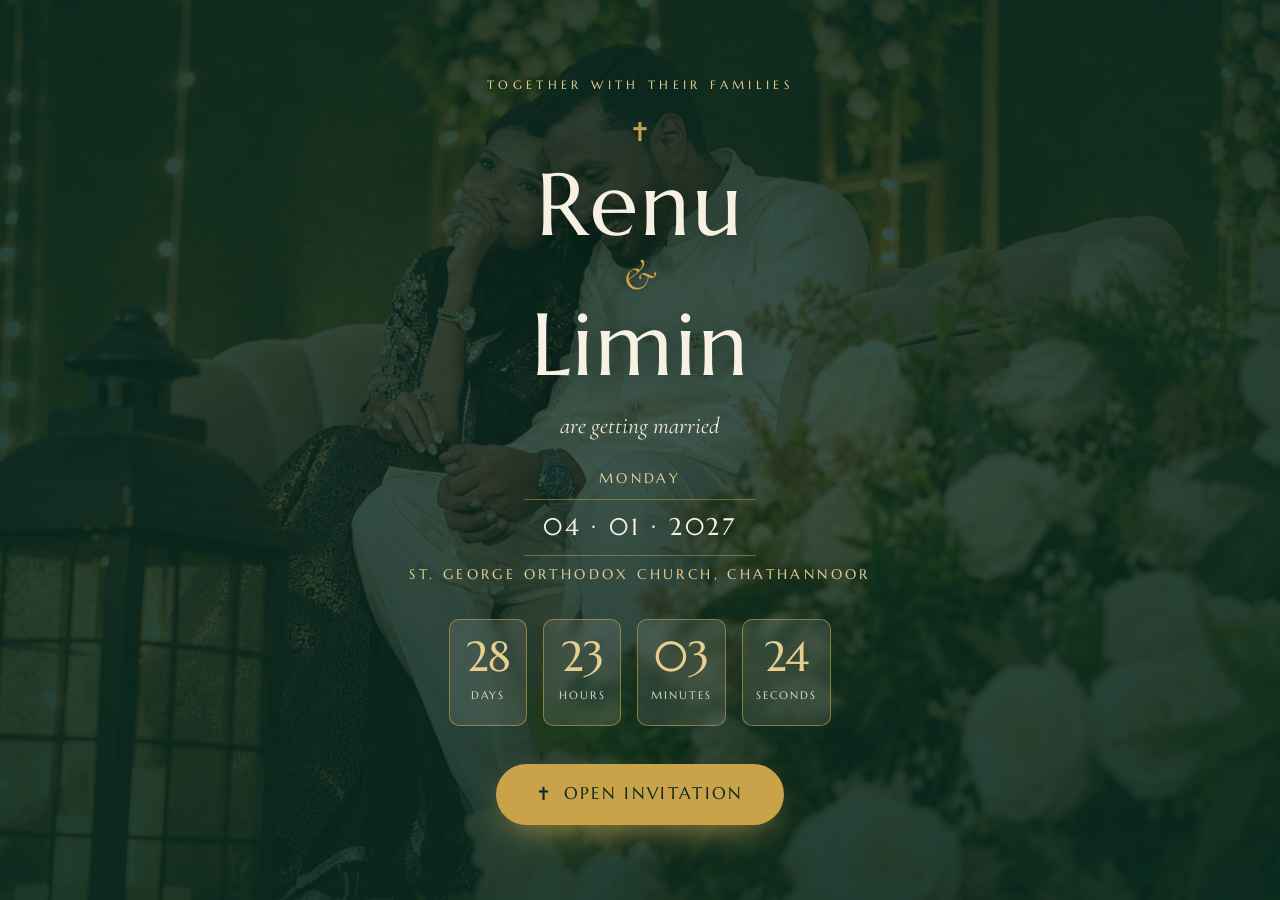
==== reenuandlimin/index.html @ 37173b5f "Add reenuandlimin Vercel deploy folder and site .gitignore" ====
<!DOCTYPE html>
<html lang="en">
<head>
  <meta charset="UTF-8" />
  <meta name="viewport" content="width=device-width, initial-scale=1.0" />
  <title>Renu &amp; Limin — Wedding Invitation · 04 Jan 2027</title>
  <meta name="description" content="With joy we invite you to the wedding of Renu Elizabeth Kuruvilla &amp; Limin Thomas. St. George Orthodox Church, Chathannoor (Valiyapally). Monday, 4 January 2027, 11 AM." />

  <!-- Social share preview -->
  <meta property="og:title" content="Renu &amp; Limin's Wedding — 4 January 2027" />
  <meta property="og:description" content="St. George Orthodox Church, Chathannoor (Valiyapally) · Monday, 4 January 2027 · 11 AM" />
  <meta property="og:image" content="images/hero.png" />
  <meta property="og:type" content="website" />

  <link rel="preconnect" href="https://fonts.googleapis.com" />
  <link rel="preconnect" href="https://fonts.gstatic.com" crossorigin />
  <link href="https://fonts.googleapis.com/css2?family=Cormorant+Garamond:ital,wght@0,400;0,500;0,600;1,400&family=Marcellus&family=Cormorant+SC:wght@500;600&display=swap" rel="stylesheet" />
  <link rel="stylesheet" href="styles.css" />
</head>
<body>

  <!-- ============ OPENING / COVER ============ -->
  <main class="cover">
    <div class="hero__bg" style="background-image:url('images/hero.png')"></div>
    <div class="hero__overlay"></div>

    <div class="cover__content">
      <p class="hero__eyebrow">Together with their families</p>
      <div class="hero__cross">&#10013;</div>
      <h1 class="hero__names">
        <span>Renu</span>
        <span class="hero__amp">&amp;</span>
        <span>Limin</span>
      </h1>
      <p class="hero__tag">are getting married</p>

      <div class="hero__date">
        <span>Monday</span>
        <span class="hero__date-main">04 &middot; 01 &middot; 2027</span>
        <span>St. George Orthodox Church, Chathannoor</span>
      </div>

      <!-- Countdown -->
      <div class="cover__count">
        <div class="count__grid" id="countdown">
          <div class="count__box"><span class="count__num" id="cd-days">--</span><span class="count__label">Days</span></div>
          <div class="count__box"><span class="count__num" id="cd-hours">--</span><span class="count__label">Hours</span></div>
          <div class="count__box"><span class="count__num" id="cd-mins">--</span><span class="count__label">Minutes</span></div>
          <div class="count__box"><span class="count__num" id="cd-secs">--</span><span class="count__label">Seconds</span></div>
        </div>
        <p class="count__done count__done--light" id="cd-done" hidden>Today is the day. Praise God! &#10013;</p>
      </div>

      <!-- Button that opens the full invitation -->
      <a href="invitation.html" class="cover__btn">
        <span class="cover__btn-cross">&#10013;</span>
        Open Invitation
      </a>
    </div>
  </main>

  <script src="script.js"></script>
</body>
</html>
---- reenuandlimin/styles.css ----
/* =========================================================
   Renu's Wedding — Emerald & Gold
   ========================================================= */
:root{
  --emerald:#0d3b2e;
  --emerald-deep:#082a20;
  --emerald-soft:#15503e;
  --gold:#c9a24a;
  --gold-light:#e7cf90;
  --ivory:#f7f1e3;
  --cream:#fbf7ef;
  --ink:#24201a;
  --serif:'Cormorant Garamond', Georgia, serif;
  --display:'Marcellus', 'Cormorant SC', serif;
}

*{box-sizing:border-box;margin:0;padding:0}
html{scroll-behavior:smooth}
body{
  font-family:var(--serif);
  color:var(--ink);
  background:var(--ivory);
  font-size:19px;
  line-height:1.65;
  -webkit-font-smoothing:antialiased;
}
img{display:block;max-width:100%;height:auto}

/* ---------- shared ---------- */
.section__title{
  font-family:var(--display);
  font-size:clamp(1.8rem,5vw,2.9rem);
  text-align:center;
  color:var(--emerald);
  letter-spacing:.04em;
  margin-bottom:1.6rem;
  position:relative;
}
.section__title::after{
  content:"";
  display:block;
  width:70px;height:2px;
  background:var(--gold);
  margin:1rem auto 0;
}
.verse__rule{ text-align:center; color:var(--gold); margin-bottom:1rem; }
.verse__rule span{
  display:inline-block;
  font-size:1.5rem;
  position:relative;
}
.verse__rule span::before,
.verse__rule span::after{
  content:"";
  position:absolute; top:50%;
  width:60px;height:1px;
  background:linear-gradient(90deg,transparent,var(--gold));
}
.verse__rule span::before{ right:135%; transform:scaleX(-1); }
.verse__rule span::after{ left:135%; }

.btn{
  display:inline-block;
  margin-top:1.1rem;
  padding:.7em 1.6em;
  background:var(--emerald);
  color:var(--gold-light);
  font-family:var(--display);
  font-size:.95rem;
  letter-spacing:.08em;
  text-transform:uppercase;
  text-decoration:none;
  border:1px solid var(--gold);
  border-radius:40px;
  transition:all .25s ease;
}
.btn:hover{ background:var(--gold); color:var(--emerald-deep); }
.btn--ghost{ background:transparent; color:var(--emerald); }
.btn--ghost:hover{ background:var(--emerald); color:var(--gold-light); }

/* ---------- hero ---------- */
.hero{
  position:relative;
  min-height:100vh;
  display:flex;
  align-items:center;
  justify-content:center;
  text-align:center;
  overflow:hidden;
}
.hero__bg{
  position:absolute; inset:0;
  background-size:cover;
  background-position:center 30%;
  transform:scale(1.05);
  animation:slowzoom 18s ease-in-out infinite alternate;
}
@keyframes slowzoom{ to{ transform:scale(1.15) } }
.hero__overlay{
  position:absolute; inset:0;
  background:
    radial-gradient(ellipse at center, rgba(8,42,32,.45) 0%, rgba(8,42,32,.78) 100%),
    linear-gradient(to bottom, rgba(8,42,32,.55), rgba(8,42,32,.65));
}
.hero__content{
  position:relative;
  color:var(--ivory);
  padding:2rem 1.2rem;
  max-width:760px;
}
.hero__eyebrow{
  font-family:var(--display);
  letter-spacing:.35em;
  text-transform:uppercase;
  font-size:.78rem;
  color:var(--gold-light);
  margin-bottom:1rem;
}
.hero__cross{ color:var(--gold); font-size:1.6rem; margin-bottom:.4rem; }
.hero__names{
  font-family:var(--display);
  font-weight:400;
  font-size:clamp(3rem,13vw,7rem);
  line-height:1;
  letter-spacing:.02em;
  text-shadow:0 2px 30px rgba(0,0,0,.4);
}
.hero__names span{ display:block; }
.hero__amp{
  color:var(--gold);
  font-family:var(--serif);
  font-style:italic;
  font-size:.5em;
  margin:.1em 0;
}
.hero__tag{
  font-style:italic;
  font-size:clamp(1.05rem,3.5vw,1.45rem);
  margin:1.4rem auto .2rem;
  max-width:28ch;
  color:#f3ead6;
}
.hero__date{
  margin-top:2rem;
  display:flex;
  flex-direction:column;
  gap:.2rem;
  font-family:var(--display);
  letter-spacing:.25em;
  text-transform:uppercase;
  font-size:.85rem;
  color:var(--gold-light);
}
.hero__date-main{
  font-size:1.5rem;
  letter-spacing:.12em;
  color:var(--ivory);
  padding:.5rem 0;
  border-top:1px solid rgba(201,162,74,.5);
  border-bottom:1px solid rgba(201,162,74,.5);
  margin:.3rem auto;
  width:fit-content;
  padding-left:1.2rem;padding-right:1.2rem;
}
.hero__scroll{
  display:inline-block;
  margin-top:2.4rem;
  color:var(--gold-light);
  font-size:2rem;
  text-decoration:none;
  animation:bob 2s ease-in-out infinite;
}
@keyframes bob{ 50%{ transform:translateY(8px) } }

/* ---------- cover / opening page ---------- */
.cover{
  position:relative;
  height:100vh;
  height:100dvh;           /* exact screen height on mobile (handles browser bars) */
  display:flex;
  align-items:center;
  justify-content:center;
  text-align:center;
  overflow:hidden;         /* no scrolling on the opening screen */
}
.cover__content{
  position:relative;
  color:var(--ivory);
  padding:clamp(1rem,4vh,2.5rem) 1.2rem;
  max-width:760px;
  max-height:100dvh;
  animation:fadeUp 1.2s ease both;
}
.cover .hero__names{ font-size:clamp(2.6rem,11vw,5.5rem); }
.cover .hero__tag{ margin-top:clamp(.5rem,2vh,1.4rem); }
.cover .hero__date{ margin-top:clamp(.8rem,2.5vh,2rem); }
.cover__count{ margin-top:clamp(.9rem,2.5vh,2rem); }
@keyframes fadeUp{ from{ opacity:0; transform:translateY(24px) } to{ opacity:1; transform:none } }
.cover__count{ margin-top:2rem; }
.cover__count .count__box{
  background:rgba(255,255,255,.1);
  border:1px solid rgba(201,162,74,.6);
  backdrop-filter:blur(4px);
  box-shadow:none;
  min-width:78px;
  padding:1rem .8rem;
}
.cover__count .count__num{ color:var(--gold-light); }
.cover__count .count__label{ color:var(--ivory); opacity:.85; }
.count__done--light{ color:var(--gold-light); }

.cover__btn{
  display:inline-flex;
  align-items:center;
  gap:.6em;
  margin-top:2.4rem;
  padding:.9em 2.4em;
  background:var(--gold);
  color:var(--emerald-deep);
  font-family:var(--display);
  font-size:1.05rem;
  letter-spacing:.14em;
  text-transform:uppercase;
  text-decoration:none;
  border-radius:44px;
  box-shadow:0 14px 34px -12px rgba(201,162,74,.8);
  transition:transform .25s ease, box-shadow .25s ease, background .25s ease;
  animation:pulseGlow 2.6s ease-in-out infinite;
}
.cover__btn:hover{
  transform:translateY(-3px);
  background:var(--gold-light);
  box-shadow:0 20px 44px -12px rgba(201,162,74,.95);
}
.cover__btn-cross{ font-size:1.1em; }
@keyframes pulseGlow{
  0%,100%{ box-shadow:0 14px 34px -12px rgba(201,162,74,.6) }
  50%{ box-shadow:0 14px 40px -8px rgba(201,162,74,1) }
}

/* ---------- verse ---------- */
.verse{
  background:var(--emerald);
  color:var(--ivory);
  text-align:center;
  padding:5rem 1.5rem;
}
.verse__text{
  font-family:var(--serif);
  font-style:italic;
  font-size:clamp(1.5rem,5vw,2.4rem);
  line-height:1.5;
  max-width:24ch;
  margin:0 auto;
}
.verse__cite{
  display:block;
  margin-top:1.4rem;
  font-family:var(--display);
  letter-spacing:.25em;
  text-transform:uppercase;
  font-size:.8rem;
  color:var(--gold-light);
}

/* ---------- countdown ---------- */
.count{ padding:4.5rem 1.5rem; text-align:center; }
.count__grid{
  display:flex;
  justify-content:center;
  gap:1rem;
  flex-wrap:wrap;
  margin-top:1rem;
}
.count__box{
  min-width:92px;
  padding:1.3rem 1rem;
  background:#fff;
  border:1px solid rgba(201,162,74,.4);
  border-radius:10px;
  box-shadow:0 10px 30px -18px rgba(13,59,46,.5);
}
.count__num{
  display:block;
  font-family:var(--display);
  font-size:2.6rem;
  color:var(--emerald);
  line-height:1;
}
.count__label{
  font-family:var(--display);
  letter-spacing:.18em;
  text-transform:uppercase;
  font-size:.7rem;
  color:var(--gold);
}
.count__done{
  font-size:1.6rem; font-style:italic; color:var(--emerald); margin-top:1rem;
}

/* ---------- story ---------- */
.story{ padding:5rem 1.5rem; max-width:1100px; margin:0 auto; }
.story__grid{
  display:grid;
  grid-template-columns:1fr 1.3fr 1fr;
  gap:1.8rem;
  align-items:center;
}
.story__card{
  border-radius:12px;
  overflow:hidden;
  box-shadow:0 18px 40px -22px rgba(13,59,46,.65);
  border:4px solid #fff;
  outline:1px solid rgba(201,162,74,.5);
}
.story__card img{ aspect-ratio:3/4; object-fit:cover; width:100%; }
.story__text{ text-align:center; padding:1rem; }
.story__lead{
  font-family:var(--display);
  font-size:1.4rem;
  color:var(--emerald);
  margin-bottom:1rem;
}

/* ---------- family ---------- */
.family{
  background:
    linear-gradient(rgba(247,241,227,.92),rgba(247,241,227,.92)),
    radial-gradient(circle at 20% 20%, rgba(201,162,74,.12), transparent 60%);
  padding:5rem 1.5rem;
}
.family__inner{
  max-width:680px;
  margin:0 auto;
  text-align:center;
  background:#fff;
  padding:3rem 2rem;
  border:1px solid rgba(201,162,74,.45);
  border-radius:14px;
  box-shadow:0 24px 60px -34px rgba(13,59,46,.6);
}
.family__two{
  display:grid;
  grid-template-columns:1fr auto 1fr;
  gap:1.5rem;
  align-items:start;
  margin-top:1.5rem;
}
.family__side{ text-align:center; }
.family__role{
  font-family:var(--display);
  letter-spacing:.25em; text-transform:uppercase;
  font-size:.72rem; color:var(--gold);
  margin-bottom:.5rem;
}
.family__name{
  font-family:var(--display);
  font-size:1.45rem; color:var(--emerald); line-height:1.2;
  margin-bottom:.5rem;
}
.family__house{
  font-style:italic; color:var(--ink); opacity:.85;
  font-size:.98rem; margin-bottom:1.2rem; line-height:1.4;
}
.family__divider{
  align-self:stretch;
  display:flex; align-items:center; justify-content:center;
  color:var(--gold);
}
.family__divider span{
  display:block; font-size:1.3rem;
  padding:.4rem 0;
  border-left:1px solid rgba(201,162,74,.5);
  padding-left:1.2rem; padding-right:0;
  height:100%;
  display:flex; align-items:center;
}
.family__of,.family__by{
  font-family:var(--display);
  letter-spacing:.2em; text-transform:uppercase;
  font-size:.68rem; color:var(--gold);
  margin-bottom:.3rem;
}
.family__by{ margin-top:1.2rem; }
.family__parents,.family__rel{
  font-family:var(--display);
  font-size:1.2rem; color:var(--emerald);
}
.family__parents{ display:flex; flex-direction:column; align-items:center; }
.family__and{ color:var(--gold); font-size:.9rem; margin:.1rem 0; }
.family__late{ font-variant:small-caps; }
.family__niece{ font-style:italic; color:var(--gold); font-size:.95rem; margin-top:.3rem; }
.family__note{
  margin-top:2.2rem; font-style:italic; color:var(--ink); font-size:1.05rem;
  text-align:center;
}

@media (max-width:640px){
  .family__two{ grid-template-columns:1fr; gap:0; }
  .family__divider{ padding:1.6rem 0; }
  .family__divider span{
    border-left:none; border-top:1px solid rgba(201,162,74,.5);
    width:60px; padding:1rem 0 0; height:auto;
  }
}

/* ---------- details ---------- */
.details{ padding:5rem 1.5rem; text-align:center; }
.details__grid{
  display:flex; flex-wrap:wrap; justify-content:center; gap:1.5rem;
  max-width:820px; margin:0 auto;
}
.details__card{
  flex:1 1 300px;
  background:#fff;
  border:1px solid rgba(201,162,74,.4);
  border-radius:14px;
  padding:2.4rem 1.8rem;
  box-shadow:0 18px 44px -28px rgba(13,59,46,.55);
}
.details__icon{ font-size:2.2rem; margin-bottom:.4rem; }
.details__card h3{
  font-family:var(--display); color:var(--gold);
  letter-spacing:.2em; text-transform:uppercase; font-size:.85rem; margin-bottom:.6rem;
}
.details__card p{ color:var(--emerald); font-size:1.2rem; }

/* ---------- gallery ---------- */
.gallery{ padding:5rem 1.5rem; max-width:1100px; margin:0 auto; }
.gallery__grid{
  display:grid;
  grid-template-columns:repeat(auto-fit,minmax(240px,1fr));
  gap:1.2rem;
}
.gallery__grid img{
  width:100%; aspect-ratio:4/5; object-fit:cover;
  border-radius:12px;
  border:4px solid #fff;
  outline:1px solid rgba(201,162,74,.5);
  box-shadow:0 18px 40px -24px rgba(13,59,46,.6);
  transition:transform .3s ease;
}
.gallery__grid img:hover{ transform:translateY(-6px); }

/* ---------- rsvp & wishes ---------- */
.rsvp{
  background:
    linear-gradient(rgba(13,59,46,.96),rgba(8,42,32,.97)),
    radial-gradient(circle at 80% 10%, rgba(201,162,74,.18), transparent 55%);
  padding:5rem 1.5rem;
  color:var(--ivory);
}
.rsvp__inner{ max-width:620px; margin:0 auto; text-align:center; }
.rsvp .section__title{ color:var(--gold-light); }
.rsvp .section__title::after{ background:var(--gold); }
.rsvp .verse__rule{ color:var(--gold); }
.rsvp__sub{ color:#e7dcc2; font-style:italic; margin-bottom:2rem; }
.rsvp__form{ text-align:left; }
.rsvp__field{
  display:block;
  margin-bottom:1.1rem;
  font-family:var(--display);
  letter-spacing:.1em; text-transform:uppercase;
  font-size:.74rem; color:var(--gold-light);
}
.rsvp__field span{ text-transform:none; letter-spacing:0; opacity:.7; font-style:italic; }
.rsvp__field input,
.rsvp__field select,
.rsvp__field textarea{
  display:block;
  width:100%;
  margin-top:.45rem;
  padding:.8em .9em;
  font-family:var(--serif);
  font-size:1.05rem;
  color:var(--ink);
  background:#fbf7ef;
  border:1px solid rgba(201,162,74,.6);
  border-radius:8px;
  letter-spacing:0; text-transform:none;
}
.rsvp__field textarea{ resize:vertical; }
.rsvp__field input:focus,
.rsvp__field select:focus,
.rsvp__field textarea:focus{
  outline:none;
  border-color:var(--gold);
  box-shadow:0 0 0 3px rgba(201,162,74,.3);
}
.rsvp__grid{ display:grid; grid-template-columns:1fr 1fr; gap:1rem; }
.rsvp__btn{
  width:100%;
  margin-top:1rem;
  background:var(--gold);
  color:var(--emerald-deep);
  border-color:var(--gold);
  cursor:pointer;
}
.rsvp__btn:hover{ background:var(--gold-light); color:var(--emerald-deep); }
.rsvp__hp{ display:none; }
.rsvp__thanks{
  font-family:var(--display);
  font-size:1.4rem; color:var(--gold-light);
  margin-top:1rem;
}
@media (max-width:480px){
  .rsvp__grid{ grid-template-columns:1fr; gap:0; }
}

/* ---------- footer ---------- */
.footer{
  background:var(--emerald-deep);
  color:var(--ivory);
  text-align:center;
  padding:4rem 1.5rem 3rem;
}
.footer__names{
  font-family:var(--display);
  font-size:2.2rem; margin:.4rem 0; letter-spacing:.05em;
}
.footer__line{
  font-family:var(--display);
  letter-spacing:.22em; text-transform:uppercase; font-size:.8rem; color:var(--gold-light);
}
.footer__bless{
  margin-top:1.4rem; font-style:italic; color:#cbbf9f; max-width:30ch; margin-inline:auto;
}
.footer__back{ margin-top:2rem; }
.footer__back a{
  color:var(--gold-light); text-decoration:none;
  font-family:var(--display); letter-spacing:.12em; font-size:.85rem;
  border-bottom:1px solid rgba(201,162,74,.4); padding-bottom:2px;
}
.footer__back a:hover{ color:#fff; }

/* ---------- cover: fit short screens ---------- */
@media (max-height:760px){
  .cover__content{ padding:1rem 1.1rem; }
  .cover .hero__eyebrow{ font-size:.7rem; margin-bottom:.5rem; }
  .cover .hero__cross{ font-size:1.2rem; margin-bottom:.2rem; }
  .cover .hero__names{ font-size:clamp(2.3rem,9vw,4rem); }
  .cover .hero__tag{ font-size:1rem; }
  .cover .hero__date-main{ font-size:1.2rem; padding:.3rem 1rem; }
  .cover__count .count__box{ min-width:62px; padding:.6rem .5rem; }
  .cover__count .count__num{ font-size:1.7rem; }
  .cover__btn{ margin-top:clamp(.9rem,2.5vh,2rem); padding:.75em 2em; font-size:.98rem; }
}
@media (max-height:600px){
  .cover .hero__eyebrow{ margin-bottom:.3rem; letter-spacing:.2em; }
  .cover .hero__names{ font-size:clamp(2rem,8vw,3rem); }
  .cover .hero__tag{ display:none; }
  .cover__count .count__box{ min-width:54px; padding:.45rem .4rem; }
  .cover__count .count__num{ font-size:1.4rem; }
  .cover__count .count__label{ font-size:.62rem; }
}
/* narrow phones: keep the 4 countdown boxes on one row */
@media (max-width:360px){
  .cover__count .count__grid{ gap:.5rem; }
  .cover__count .count__box{ min-width:0; flex:1 1 0; padding:.5rem .3rem; }
}

/* ---------- scroll reveal ---------- */
.reveal{ opacity:0; transform:translateY(22px); transition:opacity .8s ease, transform .8s ease; }
.reveal--in{ opacity:1; transform:none; }
@media (prefers-reduced-motion:reduce){
  .reveal{ opacity:1; transform:none; transition:none; }
  .hero__bg{ animation:none; }
  .hero__scroll{ animation:none; }
  .cover__btn{ animation:none; }
  .cover__content{ animation:none; }
}

/* ---------- responsive ---------- */
@media (max-width:760px){
  body{ font-size:18px; }
  .story__grid{ grid-template-columns:1fr; }
  .story__card{ max-width:340px; margin:0 auto; }
  .count__box{ min-width:70px; padding:1rem .6rem; }
  .count__num{ font-size:2rem; }
}
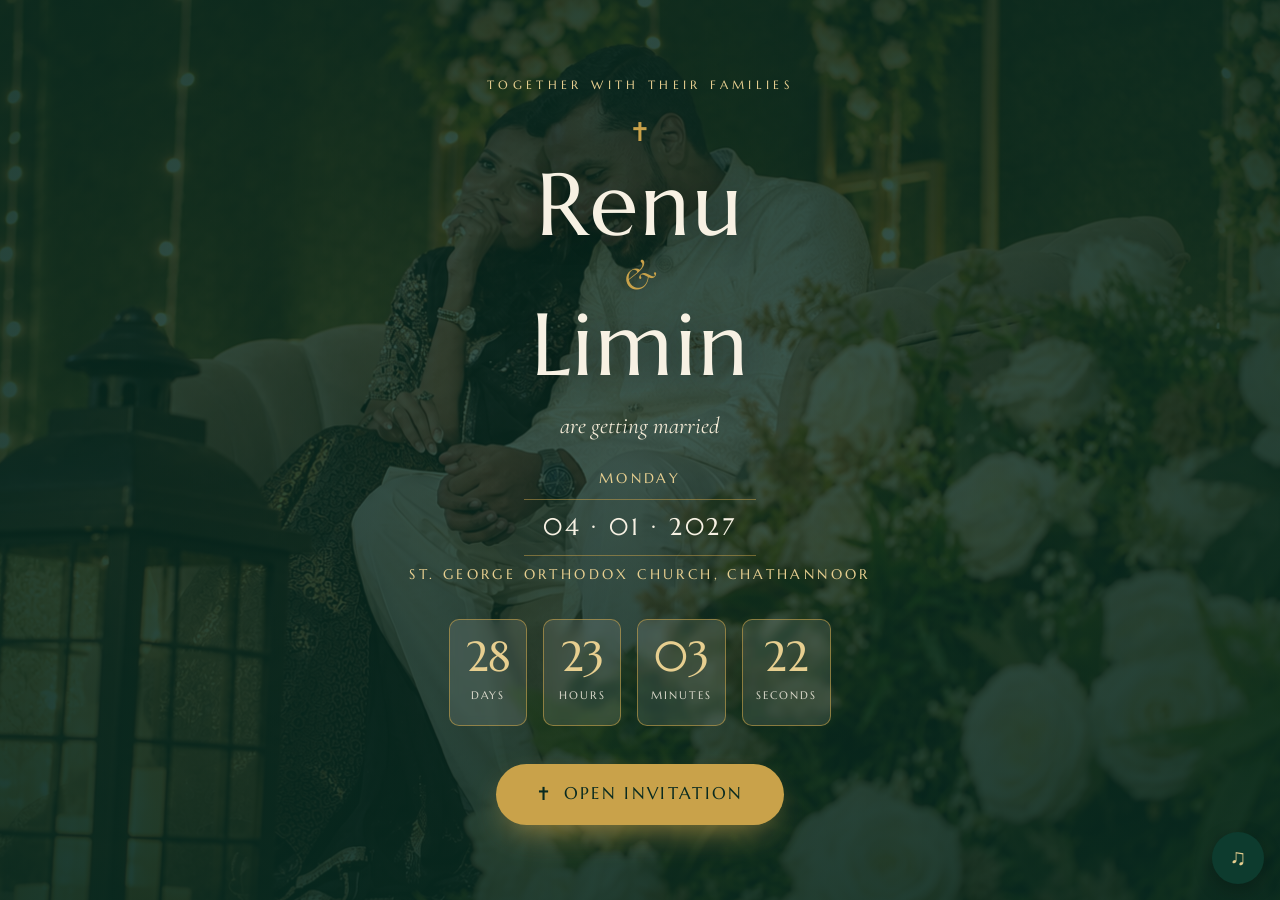
==== commit cc584df3: "Fix cross alignment; add queries contact (Manu Kuruvilla) and music player - Center decorative rule " ====
--- a/reenuandlimin/index.html
+++ b/reenuandlimin/index.html
@@ -59,6 +59,10 @@
     </div>
   </main>
 
+  <!-- Background music -->
+  <audio id="bgMusic" src="music.mp3" loop preload="none"></audio>
+  <button id="musicBtn" class="music-btn" type="button" aria-label="Play music" title="Play music">&#9835;</button>
+
   <script src="script.js"></script>
 </body>
 </html>
--- a/reenuandlimin/styles.css
+++ b/reenuandlimin/styles.css
@@ -47,12 +47,13 @@
 .verse__rule span{
   display:inline-block;
   font-size:1.5rem;
+  line-height:1;
   position:relative;
 }
 .verse__rule span::before,
 .verse__rule span::after{
   content:"";
-  position:absolute; top:50%;
+  position:absolute; top:45%;
   width:60px;height:1px;
   background:linear-gradient(90deg,transparent,var(--gold));
 }
@@ -578,3 +579,48 @@
   .count__box{ min-width:70px; padding:1rem .6rem; }
   .count__num{ font-size:2rem; }
 }
+
+/* ---------- Contact / queries ---------- */
+.contact{ padding:4rem 1.5rem; text-align:center; background:#fbf7ee; }
+.contact .verse__rule{ margin-bottom:1.2rem; }
+.contact__sub{ color:#6b6150; font-style:italic; margin:0 auto 2rem; max-width:34ch; }
+.contact__list{
+  display:flex; flex-wrap:wrap; gap:1rem;
+  justify-content:center; max-width:640px; margin:0 auto;
+}
+.contact__card{
+  display:flex; flex-direction:column; align-items:center; gap:.35rem;
+  min-width:220px; padding:1.3rem 1.6rem;
+  border:1px solid rgba(201,162,74,.4); border-radius:14px;
+  background:#fff;
+}
+.contact__name{
+  font-family:var(--display); font-size:1.15rem; color:var(--emerald);
+}
+.contact__role{
+  font-family:var(--display); letter-spacing:.18em; text-transform:uppercase;
+  font-size:.66rem; color:var(--gold);
+}
+.contact__tel{
+  display:inline-flex; align-items:center; gap:.4rem;
+  margin-top:.3rem; padding:.5em 1.2em;
+  background:var(--emerald); color:var(--gold-light);
+  text-decoration:none; border-radius:999px;
+  font-size:.95rem; letter-spacing:.03em;
+}
+
+/* ---------- Music toggle button ---------- */
+.music-btn{
+  position:fixed; right:16px; bottom:16px; z-index:50;
+  width:52px; height:52px; border-radius:50%;
+  border:none; cursor:pointer;
+  background:var(--emerald); color:var(--gold-light);
+  font-size:1.4rem; line-height:1;
+  box-shadow:0 6px 18px rgba(0,0,0,.25);
+  display:flex; align-items:center; justify-content:center;
+}
+.music-btn.is-playing{ animation:musicPulse 1.6s ease-in-out infinite; }
+@keyframes musicPulse{
+  0%,100%{ box-shadow:0 6px 18px rgba(0,0,0,.25); }
+  50%{ box-shadow:0 6px 26px rgba(201,162,74,.6); }
+}
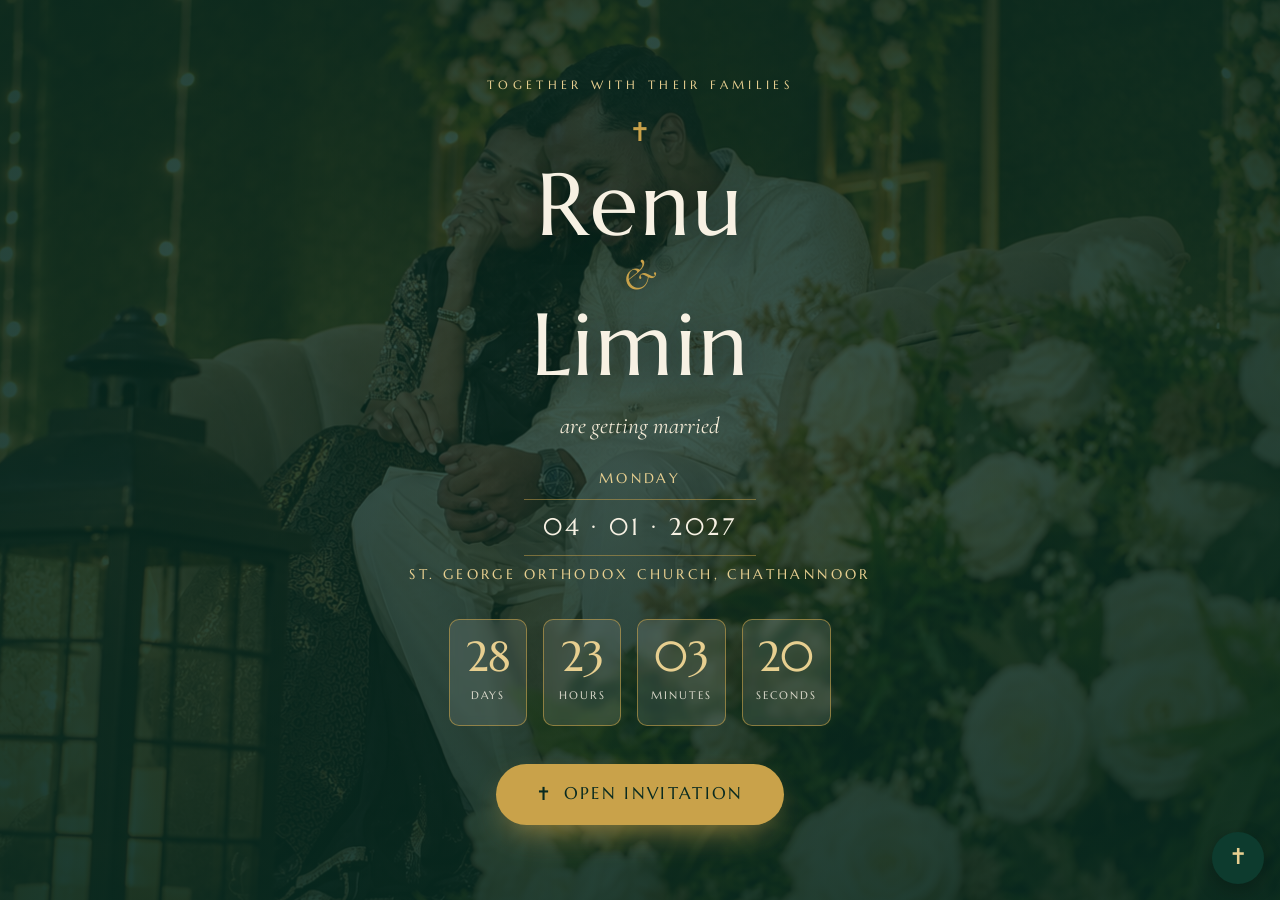
==== commit 60bfb205: "Use centered cross icon for music button Co-Authored-By: Claude Opus 4.8 <noreply@anthropic.com>" ====
--- a/reenuandlimin/index.html
+++ b/reenuandlimin/index.html
@@ -61,7 +61,7 @@
 
   <!-- Background music -->
   <audio id="bgMusic" src="music.mp3" loop preload="none"></audio>
-  <button id="musicBtn" class="music-btn" type="button" aria-label="Play music" title="Play music">&#9835;</button>
+  <button id="musicBtn" class="music-btn" type="button" aria-label="Play music" title="Play music"><span class="music-btn__icon">&#10013;</span></button>
 
   <script src="script.js"></script>
 </body>
--- a/reenuandlimin/styles.css
+++ b/reenuandlimin/styles.css
@@ -619,6 +619,10 @@
   box-shadow:0 6px 18px rgba(0,0,0,.25);
   display:flex; align-items:center; justify-content:center;
 }
+.music-btn__icon{
+  display:block; line-height:1;
+  transform:translateY(-1px);   /* optical centering of the cross glyph */
+}
 .music-btn.is-playing{ animation:musicPulse 1.6s ease-in-out infinite; }
 @keyframes musicPulse{
   0%,100%{ box-shadow:0 6px 18px rgba(0,0,0,.25); }
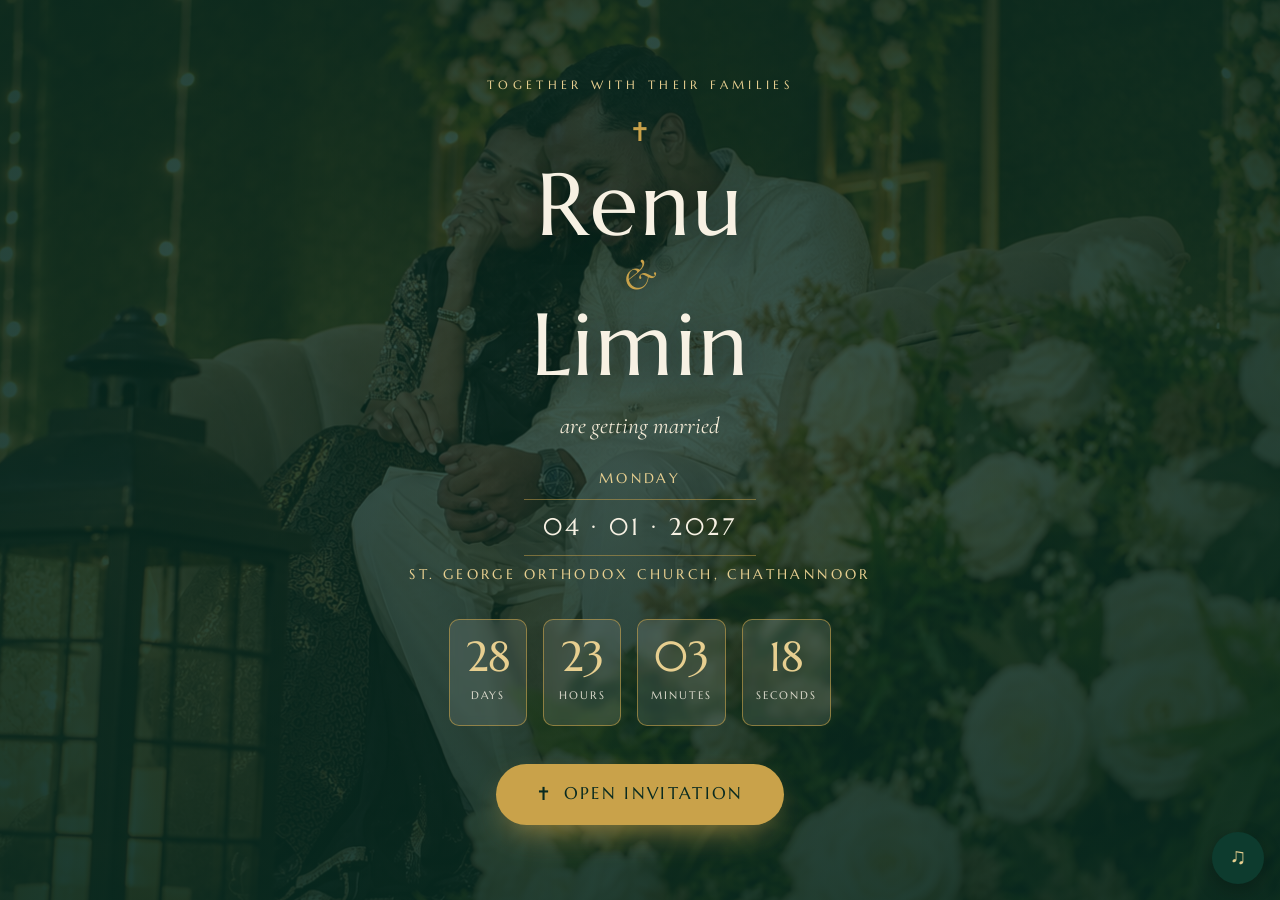
==== commit 306eaefc: "Center top cross rule with flexbox; use music note icon for music button Co-Authored-By: Claude Opus" ====
--- a/reenuandlimin/index.html
+++ b/reenuandlimin/index.html
@@ -61,7 +61,7 @@
 
   <!-- Background music -->
   <audio id="bgMusic" src="music.mp3" loop preload="none"></audio>
-  <button id="musicBtn" class="music-btn" type="button" aria-label="Play music" title="Play music"><span class="music-btn__icon">&#10013;</span></button>
+  <button id="musicBtn" class="music-btn" type="button" aria-label="Play music" title="Play music"><span class="music-btn__icon">&#9835;</span></button>
 
   <script src="script.js"></script>
 </body>
--- a/reenuandlimin/styles.css
+++ b/reenuandlimin/styles.css
@@ -45,20 +45,20 @@
 }
 .verse__rule{ text-align:center; color:var(--gold); margin-bottom:1rem; }
 .verse__rule span{
-  display:inline-block;
+  display:inline-flex;
+  align-items:center;
+  justify-content:center;
+  gap:1rem;
   font-size:1.5rem;
   line-height:1;
-  position:relative;
 }
 .verse__rule span::before,
 .verse__rule span::after{
   content:"";
-  position:absolute; top:45%;
   width:60px;height:1px;
   background:linear-gradient(90deg,transparent,var(--gold));
 }
-.verse__rule span::before{ right:135%; transform:scaleX(-1); }
-.verse__rule span::after{ left:135%; }
+.verse__rule span::before{ transform:scaleX(-1); }
 
 .btn{
   display:inline-block;
